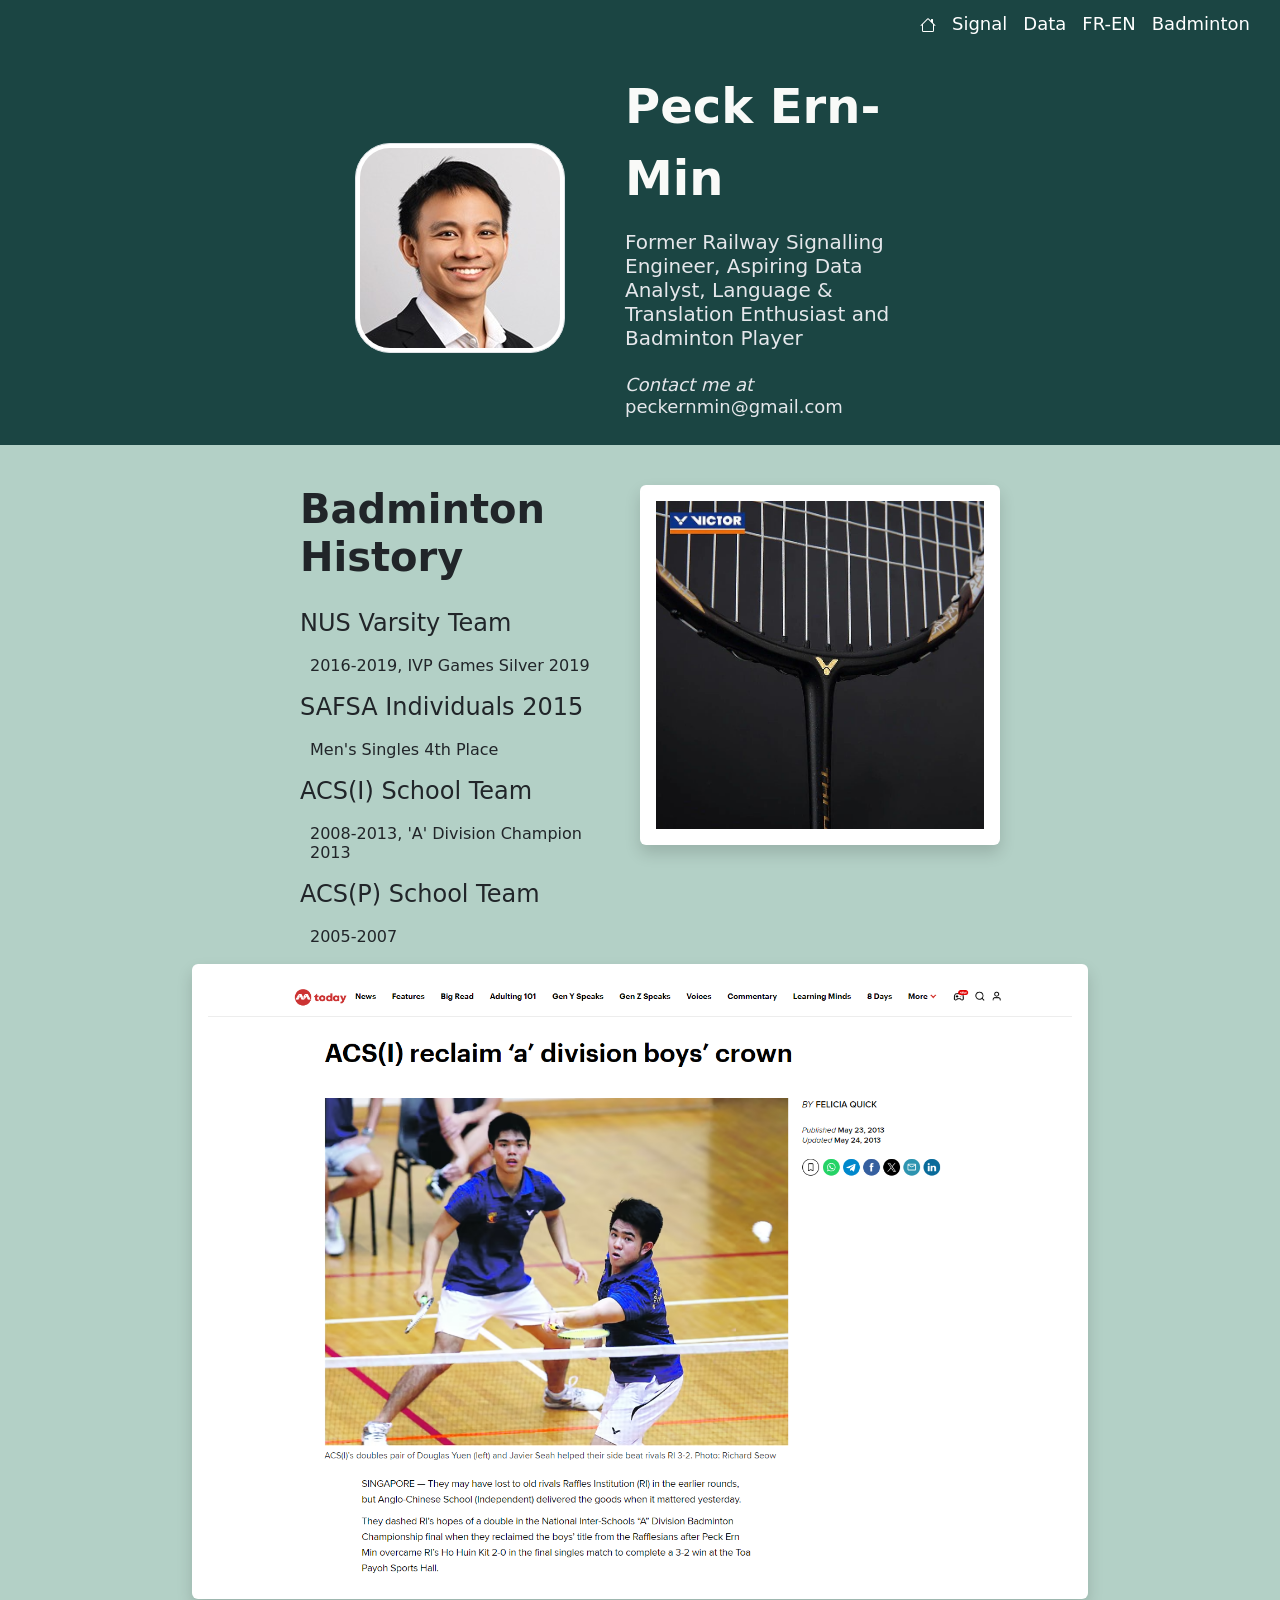
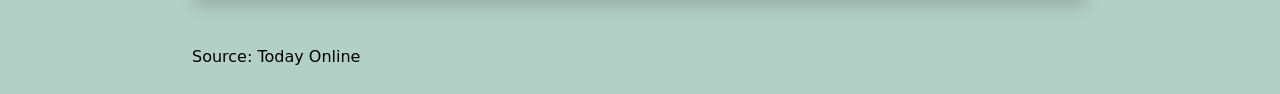
==== badminton.html @ 721e7208 "Change Folder for all files" ====
<!DOCTYPE html>

<html lang="en">
    <head>
        <meta charset="utf-8">
        <meta name="viewport" content="width=device-width, initial-scale=1">
        <link href="https://cdn.jsdelivr.net/npm/bootstrap@5.2.3/dist/css/bootstrap.min.css" rel="stylesheet" integrity="sha384-rbsA2VBKQhggwzxH7pPCaAqO46MgnOM80zW1RWuH61DGLwZJEdK2Kadq2F9CUG65" crossorigin="anonymous">
        <script src="https://code.jquery.com/jquery-3.5.1.slim.min.js" integrity="sha384-DfXdz2htPH0lsSSs5nCTpuj/zy4C+OGpamoFVy38MVBnE+IbbVYUew+OrCXaRkfj" crossorigin="anonymous"></script>
        <script src="https://cdn.jsdelivr.net/npm/bootstrap@5.2.3/dist/js/bootstrap.bundle.min.js" integrity="sha384-kenU1KFdBIe4zVF0s0G1M5b4hcpxyD9F7jL+jjXkk+Q2h455rYXK/7HAuoJl+0I4" crossorigin="anonymous"></script>
        <link href="styles.css" rel="stylesheet">
        
        <title>My Webpage</title>
    </head>
    <body>
        <div class="header">
            <div>
                <ul class="links">
                    <li><a class="index" href="./index.html"><svg xmlns="http://www.w3.org/2000/svg" width="16" height="16" fill="currentColor" class="bi bi-house" viewBox="0 0 16 16">
                        <path d="M8.707 1.5a1 1 0 0 0-1.414 0L.646 8.146a.5.5 0 0 0 .708.708L2 8.207V13.5A1.5 1.5 0 0 0 3.5 15h9a1.5 1.5 0 0 0 1.5-1.5V8.207l.646.647a.5.5 0 0 0 .708-.708L13 5.793V2.5a.5.5 0 0 0-.5-.5h-1a.5.5 0 0 0-.5.5v1.293zM13 7.207V13.5a.5.5 0 0 1-.5.5h-9a.5.5 0 0 1-.5-.5V7.207l5-5z"/>
                      </svg></a></li>
                    <li><a class="index" href="./engineer.html">Signal</a></li>
                    <li><a class="index" href="./programmer.html">Data</a></li>
                    <li><a class="index" href="./translator.html">FR-EN</a></li>
                    <li><a class="index" href="./badminton.html">Badminton</a></li>
                </ul>
            </div>
        </div>
        <div class="container-content">
            <div>
                <img src="./images/profile-pic.jpg" class="profile img-thumbnail" alt="Profile Picture">
            </div>
            <div class="container-hero">
                <div class="hero">Peck Ern-Min</div>
                <h5 id="caption">Former Railway Signalling Engineer, Aspiring Data Analyst, Language & Translation Enthusiast and Badminton Player</h5>
                <h6 class="hero-secondary"><em>Contact me at </em>peckernmin@gmail.com</h6>
            </div>
        </div>
        <div class="container-badminton">
            <div class="experience">
                <h1 class="title">Badminton History</h1>
                <h4>NUS Varsity Team</h4>
                <h6 class="date">2016-2019, IVP Games Silver 2019</h6>
                <h4>SAFSA Individuals 2015</h4>
                <h6 class="date">Men's Singles 4th Place</h6>
                <h4>ACS(I) School Team</h4>
                <h6 class="date">2008-2013, 'A' Division Champion 2013</h6>
                <h4>ACS(P) School Team</h4>
                <h6 class="date"> 2005-2007 </h6>
            </div>
            <div><img src="./images/racquet.jpg" class="article shadow p-3 mb-5 bg-white rounded" alt="Racquet">
            </div>
            <div>
                <a href="https://www.todayonline.com/school-sports/acsi-reclaim-division-boys-crown"><img src="./images/badmintonfinals.png" class="badminton-article shadow p-3 mb-5 bg-white rounded" alt="Finals"></a>
                <a href="https://www.todayonline.com/school-sports/acsi-reclaim-division-boys-crown"><h6>Source: Today Online</h6></a>
            </div>
        </div>
    </body>
</html>
---- styles.css ----
body {
    height: 100vh;
    display: flex;
    flex-direction: column;
    justify-content: stretch;
    margin:0
}

a {
    text-decoration: none;
    color: black;
}

a:hover{
    color:black;
}

.header {
    display: flex;
    justify-content: flex-end;
    background-color: #1B4543;
    min-height: 50px;
    padding-right: 30px;
    
}

.links {
    list-style-type: none;
    display: flex;
    gap: 16px;
    font-size: 18px;
    flex-wrap: wrap;
    padding-top:10px;
}

.index {
    color:white
}

/*a {color:#FF0000;}
a:visited {color:#00FF00;}
a:hover {color:#FF00FF;}
a:active {color:#0000FF;}
*/

.container-content {
    background-color: #1B4543;
    /*font-family: Roboto;*/
    display: flex;
    justify-content: center;
    align-items: center;
    flex-wrap: wrap;
    flex-grow: 1;
    
}

.container-hero {
    display: flex;
    flex-direction: column;
    justify-content: center;
    max-width: 360px;
    gap: 16px;
    padding:20px
}


.hero {
    font-size: 48px;
    color: #F9FAF8;
    font-weight: bolder;
}

#caption {
    color: #E5E7EB;
    max-width: 500px;
}

.hero-secondary {
    font-size: 18px;
    color: #E5E7EB;
}

.container-index {
    display: flex;
    flex-direction: column;
    flex-grow: 1;
    padding-top: 40px;
    padding-bottom: 40px;
    background-color: #B3D0C6;
    justify-content: center;
    align-items: center;

}

.container-translation {
    display: flex;
    flex-grow: 1;
    padding-top: 40px;
    padding-bottom: 40px;
    background-color: #B3D0C6;
    justify-content: center;
    align-items: center;
    flex-wrap: wrap;

}

.container-engineer{
    display: flex;
    flex-grow: 1;
    padding-top: 40px;
    padding-bottom: 40px;
    background-color: #B3D0C6;
    justify-content: center;
    align-items: center;
    flex-wrap: wrap;

}
.container-programmer{
    display: flex;
    flex-direction: column;
    padding-top: 40px;
    padding-bottom: 40px;
    background-color: #B3D0C6;
    justify-content: center;
    align-items: center;
  

}
.container-badminton {
    display: flex;
    justify-content: center;
    flex-wrap: wrap;
    padding-top: 40px;
    padding-bottom: 20px;
    background-color: #B3D0C6;

}


.random {
    text-align: center;
    /*font-family: Roboto;*/
    font-size: 36px;
    font-weight: bolder;
    color: #1F2937;
    padding-top: 20px;
    padding-bottom: 20px;
}


.box-random {
    display: flex;
    justify-content: center;
    flex-wrap: wrap;

}

.container-box {
    display: flex;
    flex-direction: column;
    padding-top: 20px;
    padding-bottom: 40px;
    padding-left: 20px;
    padding-right: 20px;
    margin-left: 20px;
    margin-right: 20px;
}

.random-content {
    display: flex;
    flex-wrap: wrap;
    max-width: 150px;
    text-align: center;
    justify-content: center;
    padding-top:10px;
    font-weight: bold;
}

.icons {
    width: 150px;
    height: 150px;
    float: center;
}

.zoom {
    transition: all;
}

.zoom:hover {
    transform: scale(1.15);
}


.profile{
    margin: 40px;
    border-radius: 35px;
    max-width: 100%;
    
}

.profile-div{
    display: flex;
    align-self: flex-start;
}

.outer-container-quote {
    display: flex;
    flex-direction: column;
    align-items:center;
    background-color: #FEF9E5

}

.container-quote {
    font-size: 36px;
    font-style: italic;
    max-width: 800px;
    text-align: center;
    padding-top: 20px;
}

.person {
    font-weight: bold;
    padding-left: 275px;
    padding-right: 275px;
    padding-bottom: 60px;
    text-align: right;
    font-size: 18px;
}

.article {
    max-width: 360px;
}

.badminton-article {
    width: 70vw;
    margin-bottom: 0px;
}

.experience {
    display: flex;
    flex-direction: column;
    align-content: center;
    align-items: flex-start;
    width: 360px;
    padding-left: 20px;
    padding-right:20px
}

.date {
    padding: 10px;
}

.text-image {
    display: flex;
    flex-wrap: wrap;
    align-items: center;
}

.title {
    font-weight: bold;
    padding-bottom: 20px;
}

.container-table {
    width: 360px;
}

.table {
    width: 70vw; 
    height: 60vh;
}

.portfolio-table {
    padding-bottom:20px
}

#CS50{
    padding-top:15px;
}
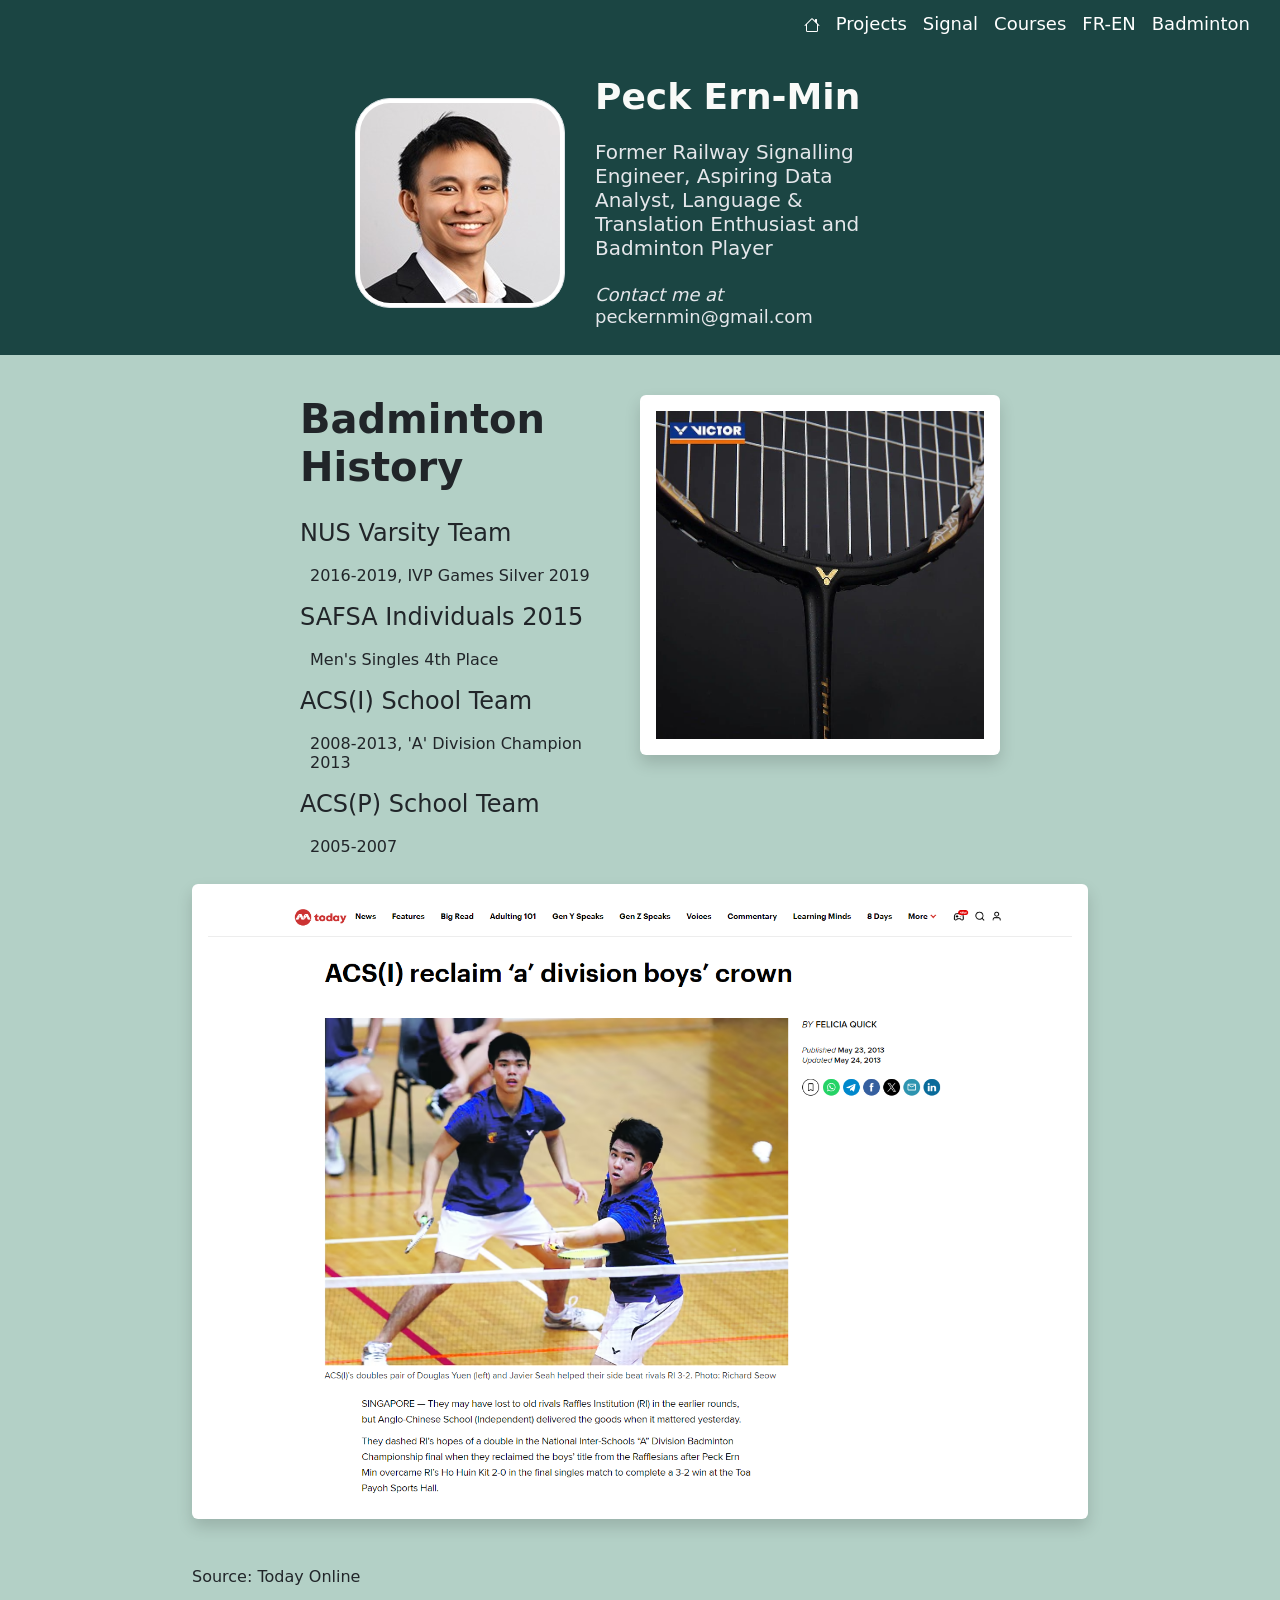
==== commit 4c963a50: "Create Projects Page Add in Tableau, Streamlit links and pictures" ====
--- a/badminton.html
+++ b/badminton.html
@@ -18,8 +18,9 @@
                     <li><a class="index" href="./index.html"><svg xmlns="http://www.w3.org/2000/svg" width="16" height="16" fill="currentColor" class="bi bi-house" viewBox="0 0 16 16">
                         <path d="M8.707 1.5a1 1 0 0 0-1.414 0L.646 8.146a.5.5 0 0 0 .708.708L2 8.207V13.5A1.5 1.5 0 0 0 3.5 15h9a1.5 1.5 0 0 0 1.5-1.5V8.207l.646.647a.5.5 0 0 0 .708-.708L13 5.793V2.5a.5.5 0 0 0-.5-.5h-1a.5.5 0 0 0-.5.5v1.293zM13 7.207V13.5a.5.5 0 0 1-.5.5h-9a.5.5 0 0 1-.5-.5V7.207l5-5z"/>
                       </svg></a></li>
+                    <li><a class="index" href="./projects.html">Projects</a></li>
                     <li><a class="index" href="./engineer.html">Signal</a></li>
-                    <li><a class="index" href="./programmer.html">Data</a></li>
+                    <li><a class="index" href="./programmer.html">Courses</a></li>
                     <li><a class="index" href="./translator.html">FR-EN</a></li>
                     <li><a class="index" href="./badminton.html">Badminton</a></li>
                 </ul>
@@ -50,8 +51,8 @@
             <div><img src="./images/racquet.jpg" class="article shadow p-3 mb-5 bg-white rounded" alt="Racquet">
             </div>
             <div>
-                <a href="https://www.todayonline.com/school-sports/acsi-reclaim-division-boys-crown"><img src="./images/badmintonfinals.png" class="badminton-article shadow p-3 mb-5 bg-white rounded" alt="Finals"></a>
-                <a href="https://www.todayonline.com/school-sports/acsi-reclaim-division-boys-crown"><h6>Source: Today Online</h6></a>
+                <div><img src="./images/badmintonfinals.png" class="badminton-article shadow p-3 mb-5 bg-white rounded" alt="Finals"></div>
+                <div><h6>Source: Today Online</h6></div>
             </div>
         </div>
     </body>
--- a/styles.css
+++ b/styles.css
@@ -1,3 +1,6 @@
+/* * {
+    outline: 1px solid red !important;
+} */
 body {
     height: 100vh;
     display: flex;
@@ -65,7 +68,7 @@
 
 
 .hero {
-    font-size: 48px;
+    font-size: 36px;
     color: #F9FAF8;
     font-weight: bolder;
 }
@@ -192,7 +195,7 @@
 
 
 .profile{
-    margin: 40px;
+    margin: 10px;
     border-radius: 35px;
     max-width: 100%;
     
@@ -221,8 +224,8 @@
 
 .person {
     font-weight: bold;
-    padding-left: 275px;
-    padding-right: 275px;
+    padding-left: 175px;
+    padding-right: 175px;
     padding-bottom: 60px;
     text-align: right;
     font-size: 18px;
@@ -234,7 +237,17 @@
 
 .badminton-article {
     width: 70vw;
-    margin-bottom: 0px;
+    margin-top: 10px;
+}
+
+.italki-chart {
+    width: 50vw;
+    margin-top: 10px;
+}
+
+.stream-lit-app {
+    width: 25vw;
+    margin-top: 10px;
 }
 
 .experience {
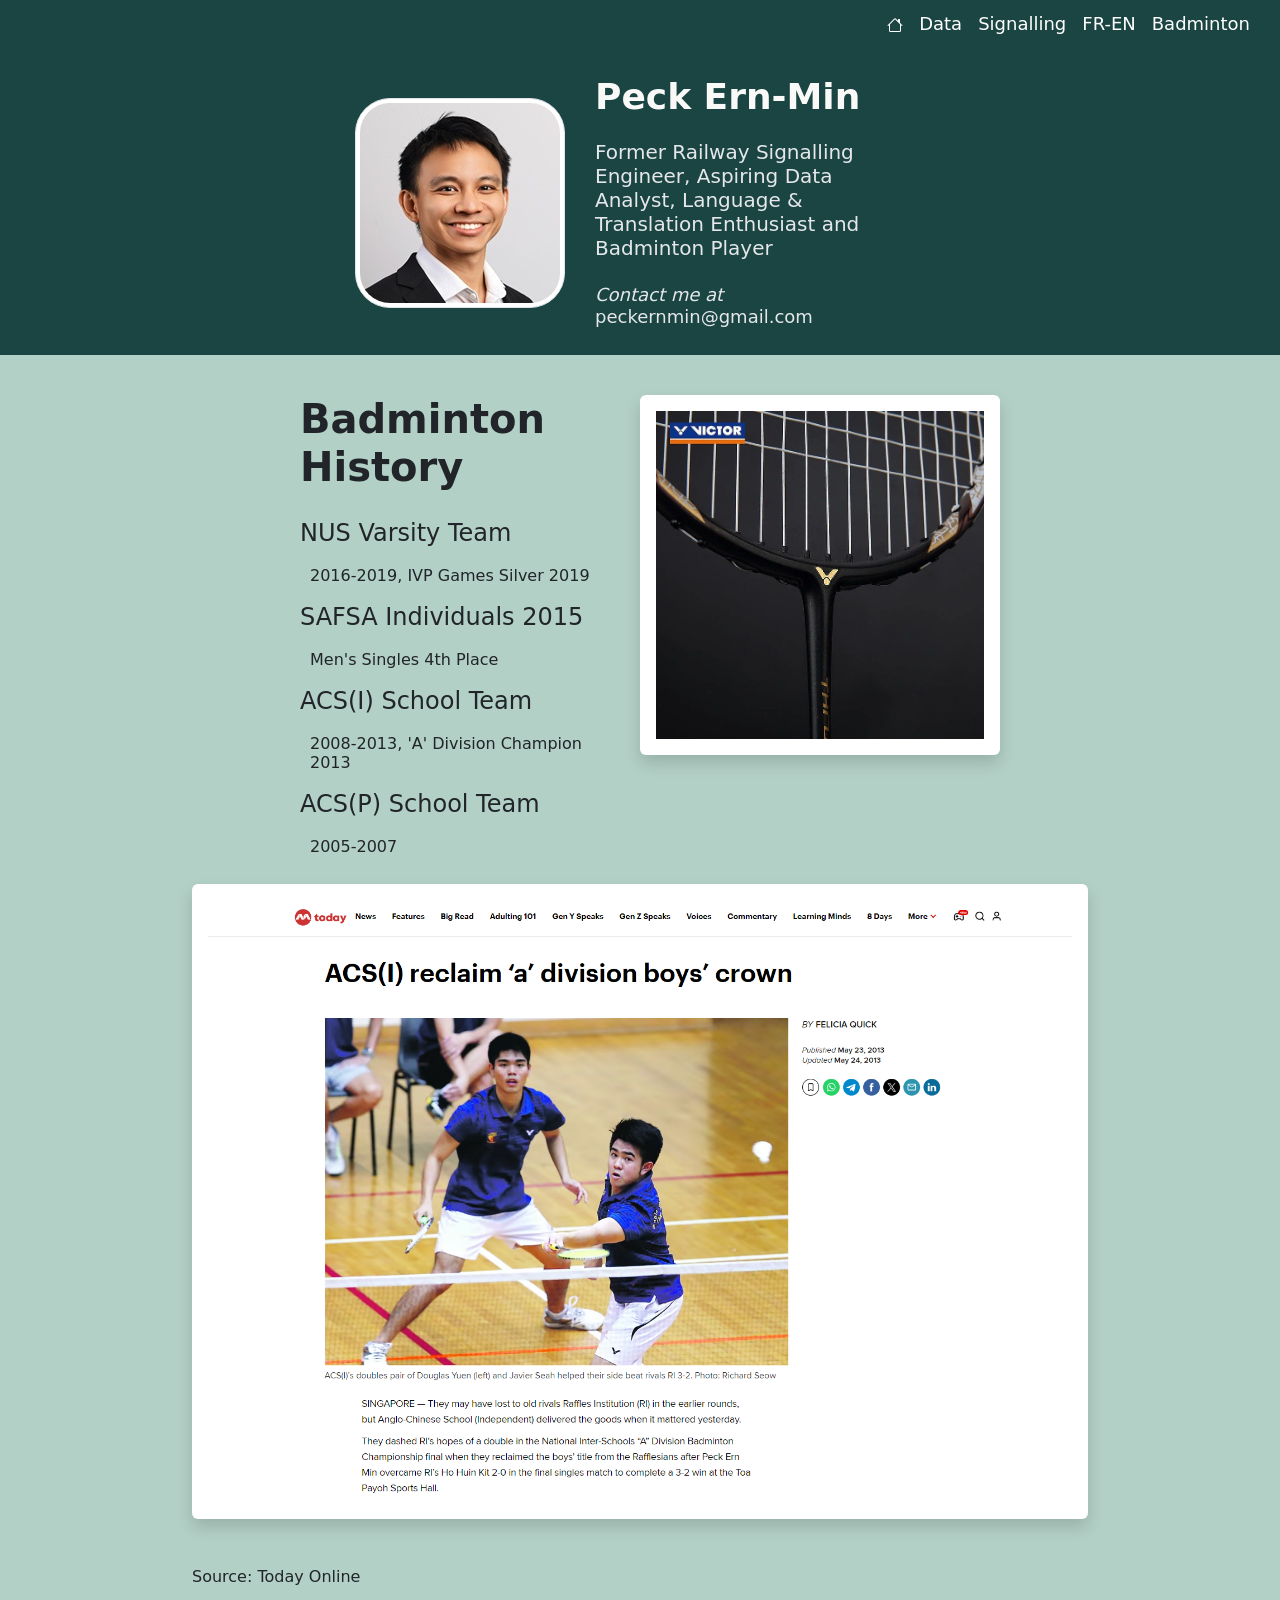
==== commit 2f7bd51a: "Change Navigation Bar Delete Courses/Programmer Page" ====
--- a/badminton.html
+++ b/badminton.html
@@ -18,9 +18,8 @@
                     <li><a class="index" href="./index.html"><svg xmlns="http://www.w3.org/2000/svg" width="16" height="16" fill="currentColor" class="bi bi-house" viewBox="0 0 16 16">
                         <path d="M8.707 1.5a1 1 0 0 0-1.414 0L.646 8.146a.5.5 0 0 0 .708.708L2 8.207V13.5A1.5 1.5 0 0 0 3.5 15h9a1.5 1.5 0 0 0 1.5-1.5V8.207l.646.647a.5.5 0 0 0 .708-.708L13 5.793V2.5a.5.5 0 0 0-.5-.5h-1a.5.5 0 0 0-.5.5v1.293zM13 7.207V13.5a.5.5 0 0 1-.5.5h-9a.5.5 0 0 1-.5-.5V7.207l5-5z"/>
                       </svg></a></li>
-                    <li><a class="index" href="./projects.html">Projects</a></li>
-                    <li><a class="index" href="./engineer.html">Signal</a></li>
-                    <li><a class="index" href="./programmer.html">Courses</a></li>
+                    <li><a class="index" href="./projects.html">Data</a></li>
+                    <li><a class="index" href="./engineer.html">Signalling</a></li>
                     <li><a class="index" href="./translator.html">FR-EN</a></li>
                     <li><a class="index" href="./badminton.html">Badminton</a></li>
                 </ul>
